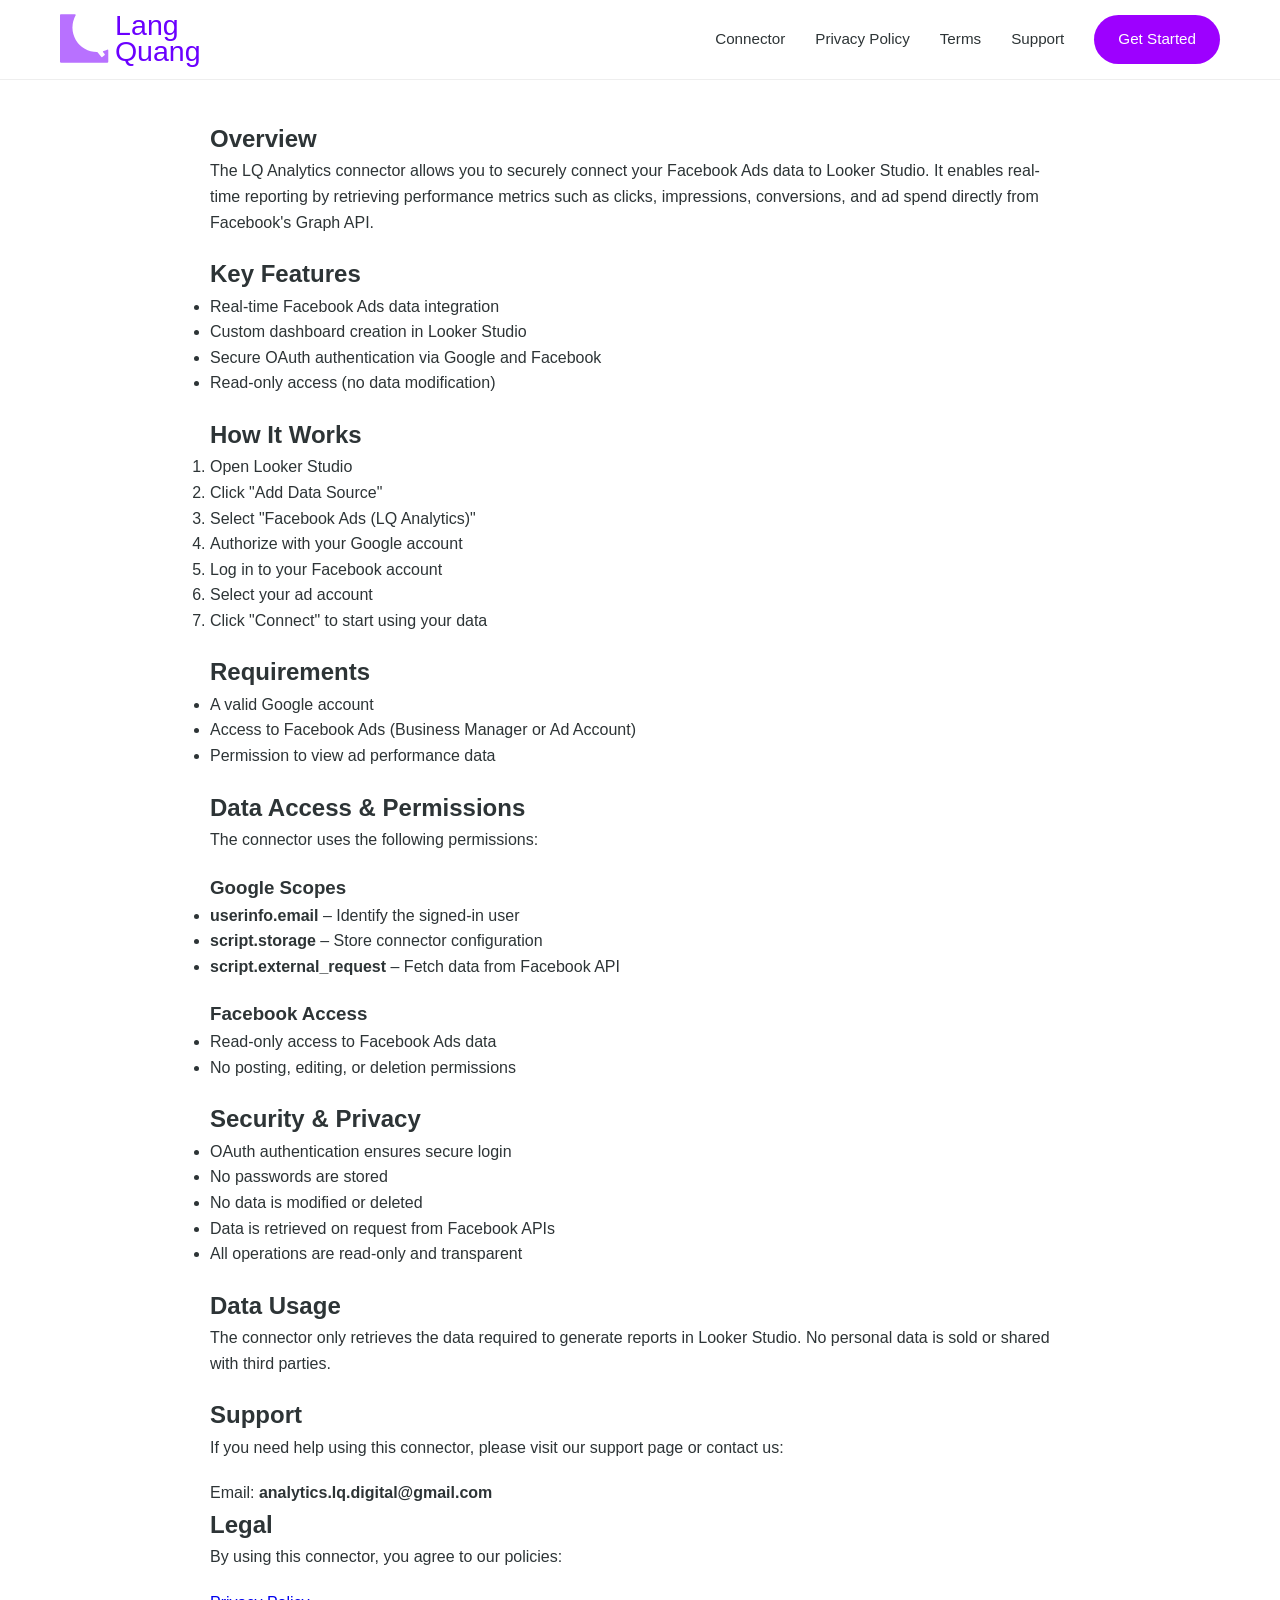
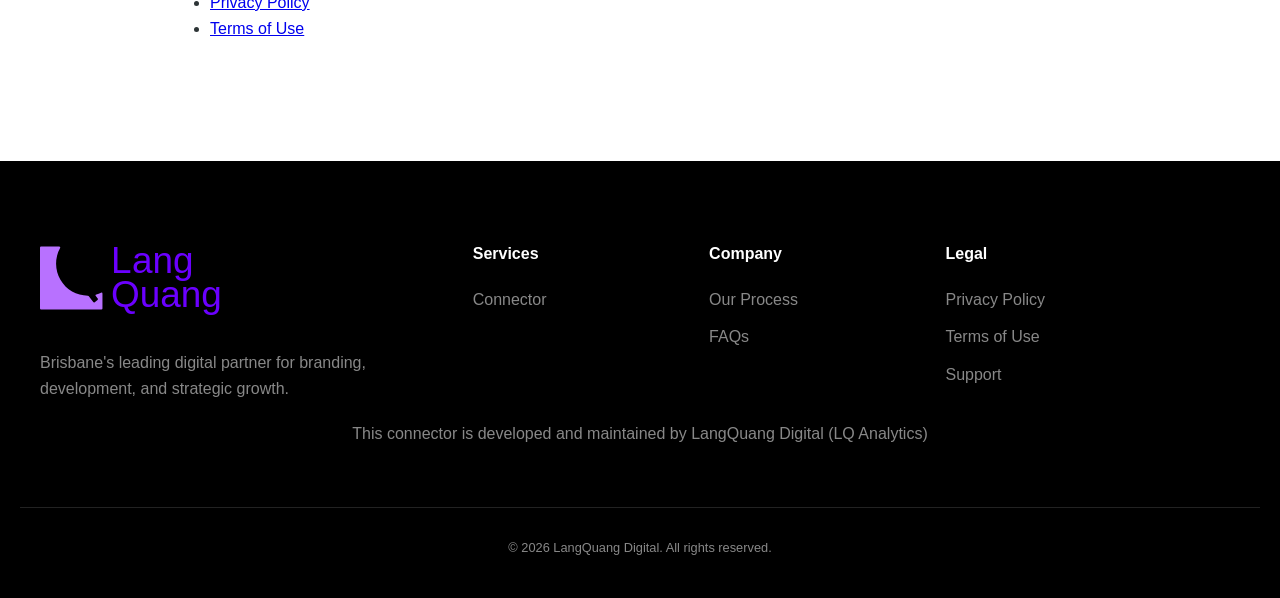
==== connector/index.html @ e8add7ad "Terms,Support and Contact Page Added" ====
<!DOCTYPE html>
<html lang="en">
<head>
  <meta charset="UTF-8" />
  <meta name="viewport" content="width=device-width, initial-scale=1.0"/>
  <title>Facebook Ads Connector | LQ Analytics</title>
  <link rel="stylesheet" href="/css/styles.css" />

</head>

<body >
  <nav>
        <div class="nav-container">
        <a href="/" class="logo">
          <img src="../image/logo (1).svg" alt="LQ Analytics Logo" height="100px" width="150px" />
        </a>

           <div class="nav-links">
          <a href="/connector/">Connector</a>
          <a href="/privacy-policy/">Privacy Policy</a>
          <a href="/terms/">Terms</a>
          <a href="/support/">Support</a>
          <a href="#contact" class="btn-cta">Get Started</a>
        </div>
      </div>
    </nav>


  <!-- MAIN -->
  <div style="max-width:900px; margin:100px auto; padding:20px;">

    <!-- INTRO -->
    <h2>Overview</h2>
    <p style="margin-bottom:20px">
      The LQ Analytics connector allows you to securely connect your Facebook Ads data to Looker Studio.
      It enables real-time reporting by retrieving performance metrics such as clicks, impressions,
      conversions, and ad spend directly from Facebook's Graph API.
    </p>

    <!-- FEATURES -->
    <h2>Key Features</h2>
    <ul style="margin-bottom:20px">
      <li>Real-time Facebook Ads data integration</li>
      <li>Custom dashboard creation in Looker Studio</li>
      <li>Secure OAuth authentication via Google and Facebook</li>
      <li>Read-only access (no data modification)</li>
    </ul>

    <!-- HOW IT WORKS -->
    <h2>How It Works</h2>
    <ol style="margin-bottom:20px">
      <li>Open Looker Studio</li>
      <li>Click "Add Data Source"</li>
      <li>Select "Facebook Ads (LQ Analytics)"</li>
      <li>Authorize with your Google account</li>
      <li>Log in to your Facebook account</li>
      <li>Select your ad account</li>
      <li>Click "Connect" to start using your data</li>
    </ol>

    <!-- REQUIREMENTS -->
    <h2>Requirements</h2>
    <ul style="margin-bottom:20px">
      <li>A valid Google account</li>
      <li>Access to Facebook Ads (Business Manager or Ad Account)</li>
      <li>Permission to view ad performance data</li>
    </ul>

    <!-- DATA ACCESS -->
    <h2>Data Access & Permissions</h2>
    <p style="margin-bottom:20px">The connector uses the following permissions:</p>

    <h3>Google Scopes</h3>
    <ul style="margin-bottom:20px">
      <li><strong>userinfo.email</strong> – Identify the signed-in user</li>
      <li><strong>script.storage</strong> – Store connector configuration</li>
      <li><strong>script.external_request</strong> – Fetch data from Facebook API</li>
    </ul>

    <h3>Facebook Access</h3>
    <ul style="margin-bottom:20px">
      <li>Read-only access to Facebook Ads data</li>
      <li>No posting, editing, or deletion permissions</li>
    </ul>

    <!-- SECURITY -->
    <h2>Security & Privacy</h2>
    <ul style="margin-bottom:20px">
      <li>OAuth authentication ensures secure login</li>
      <li>No passwords are stored</li>
      <li>No data is modified or deleted</li>
      <li>Data is retrieved on request from Facebook APIs</li>
      <li>All operations are read-only and transparent</li>
    </ul>

    <!-- DATA USAGE -->
    <h2>Data Usage</h2>
    <p style="margin-bottom:20px">
      The connector only retrieves the data required to generate reports in Looker Studio.
      No personal data is sold or shared with third parties.
    </p>

    <!-- SUPPORT -->
    <h2>Support</h2>
    <p style="margin-bottom:20px">
      If you need help using this connector, please visit our support page or contact us:
    </p>
    <p>
      Email: <strong>analytics.lq.digital@gmail.com</strong>
    </p>

    <!-- LEGAL -->
    <h2>Legal</h2>
    <p style="margin-bottom:20px">
      By using this connector, you agree to our policies:
    </p>
    <ul>
      <li><a href="https://lqanalytics.com/privacy-policy/">Privacy Policy</a></li>
      <li><a href="https://lqanalytics.com/terms/">Terms of Use</a></li>
    </ul>
  </div>

    <footer>

      <div class="footer-grid">
        <div>
          <div class="footer-logo">
            <img src="../image/logo (1).svg" alt="LQ Analytics Logo" />
          </div>
          <p>
            Brisbane's leading digital partner for branding, development, and
            strategic growth.
          </p>
        </div>
       <div class="footer-links">
          <h4>Services</h4>
          <ul>
            <li><a href="/connector/">Connector</a></li>
          </ul>
        </div>
        <div class="footer-links">
          <h4>Company</h4>
          <ul>
            <li><a onclick="scrollToSection('process')">Our Process</a></li>
            <li><a onclick="scrollToSection('faq')">FAQs</a></li>
          </ul>
        </div>
        <div class="footer-links">
          <h4>Legal</h4>
          <ul>
            <li><a href="/privacy-policy/">Privacy Policy</a></li>
            <li><a href="/terms/">Terms of Use</a></li>
            <li><a href="/support/">Support</a></li>
          </ul>
        </div>
      </div>
            <p style="text-align:center; margin-top:20px;">
This connector is developed and maintained by LangQuang Digital (LQ Analytics)</p>
      <div
        style="
          text-align: center;
          margin-top: 60px;
          padding-top: 30px;
          border-top: 1px solid #222;
          font-size: 0.8rem;
        "
      >
        © 2026 LangQuang Digital. All rights reserved.
      </div>
    </footer>


</body>
</html>
---- css/styles.css ----
:root {
        --primary: #9d00ff;
        --primary-dark: #7b00cc;
        --secondary: #1a1b1e;
        --text-main: #2d3436;
        --text-muted: #636e72;
        --bg-light: #f9f9f9;
        --white: #ffffff;
        --transition: all 0.3s ease;
      }

      * {
        margin: 0;
        padding: 0;
        box-sizing: border-box;
        font-family: "Inter", sans-serif;
      }

      html {
        scroll-behavior: smooth;
      }

      body {
        line-height: 1.6;
        color: var(--text-main);
        background-color: var(--white);
      }

      /* Navigation */
      nav {
        background: rgba(255, 255, 255, 0.95);
        backdrop-filter: blur(10px);
        height: 80px;
        display: flex;
        align-items: center;
        position: fixed;
        width: 100%;
        top: 0;
        z-index: 1000;
        border-bottom: 1px solid #eee;
      }

      .nav-container {
        width: 100%;
        max-width: 1200px;
        margin: 0 auto;
        padding: 0 20px;
        display: flex;
        justify-content: space-between;
        align-items: center;
      }

      .logo {
        font-weight: 800;
        font-size: 1.5rem;
        color: var(--primary);
        text-decoration: none;
        display: flex;
        align-items: center;
        gap: 10px;
        cursor: pointer;
      }

      .nav-links {
        display: flex;
        gap: 30px;
        align-items: center;
      }

      .nav-links a {
        text-decoration: none;
        color: var(--text-main);
        font-weight: 500;
        font-size: 0.95rem;
        transition: var(--transition);
      }

      .nav-links a:hover {
        color: var(--primary);
      }

      .btn-cta {
        background: var(--primary);
        color: white !important;
        padding: 12px 24px;
        border-radius: 50px;
        font-weight: 600;
        border: none;
        cursor: pointer;
        transition: var(--transition);
      }

      .btn-cta:hover {
        background: var(--primary-dark);
        transform: translateY(-2px);
        box-shadow: 0 5px 15px rgba(157, 0, 255, 0.3);
      }

      /* Section Toggling Logic */
      .page-view {
        display: block;
      }
      .page-view.hidden {
        display: none;
      }

      #privacy-view {
        /* display: none; */
        padding: 120px 20px 60px;
        max-width: 900px;
        margin: 0 auto;
      }


      /* Hero Section */
      .hero {
        padding: 180px 20px 100px;
        background: linear-gradient(135deg, #fdfcfb 0%, #e2d1f9 100%);
        text-align: center;
      }

      .hero h1 {
        font-size: clamp(2.5rem, 5vw, 4rem);
        line-height: 1.1;
        margin-bottom: 25px;
        background: linear-gradient(to right, #2d3436, #9d00ff);
        -webkit-background-clip: text;
        -webkit-text-fill-color: transparent;
      }

      .hero p {
        font-size: 1.2rem;
        color: var(--text-muted);
        max-width: 700px;
        margin: 0 auto 40px;
      }

      /* Sections General */
      section {
        padding: 100px 20px;
      }
      .container {
        max-width: 1200px;
        margin: 0 auto;
      }
      .section-header {
        text-align: center;
        margin-bottom: 60px;
      }
      .section-header h2 {
        font-size: 2.5rem;
        margin-bottom: 15px;
      }
      .section-header p {
        color: var(--text-muted);
        font-size: 1.1rem;
      }

      /* Privacy Typography */
      .privacy-content h1 {
        font-size: 2.5rem;
        margin-bottom: 20px;
      }
      .privacy-content h2 {
        font-size: 1.8rem;
        margin: 40px 0 15px;
        border-bottom: 1px solid #eee;
        padding-bottom: 10px;
      }
      .privacy-content h3 {
        font-size: 1.3rem;
        margin: 25px 0 10px;
      }
      .privacy-content p {
        margin-bottom: 15px;
        color: var(--text-muted);
      }
      .privacy-content ul {
        margin: 0 0 20px 20px;
        color: var(--text-muted);
      }
      .privacy-content li {
        margin-bottom: 8px;
      }

      /* Services Grid */
      .grid {
        display: grid;
        grid-template-columns: repeat(auto-fit, minmax(280px, 1fr));
        gap: 30px;
      }

      .card {
        background: var(--white);
        padding: 40px;
        border-radius: 20px;
        border: 1px solid #f0f0f0;
        transition: var(--transition);
      }

      .card:hover {
        border-color: var(--primary);
        transform: translateY(-10px);
        box-shadow: 0 20px 40px rgba(0, 0, 0, 0.05);
      }

      .card .icon {
        font-size: 2.5rem;
        margin-bottom: 20px;
        display: block;
      }

      .card h3 {
        margin-bottom: 15px;
        font-size: 1.5rem;
      }
      .card p {
        color: var(--text-muted);
      }

      /* Process Section */
      .process-bg {
        background-color: var(--bg-light);
      }
      .process-steps {
        display: flex;
        justify-content: space-between;
        gap: 20px;
        flex-wrap: wrap;
      }
      .step {
        flex: 1;
        min-width: 200px;
        text-align: center;
        position: relative;
      }
      .step-number {
        width: 50px;
        height: 50px;
        background: var(--primary);
        color: white;
        border-radius: 50%;
        display: flex;
        align-items: center;
        justify-content: center;
        margin: 0 auto 20px;
        font-weight: 700;
      }

      /* FAQ Section */
      .faq-item {
        margin-bottom: 15px;
        border-bottom: 1px solid #eee;
      }
      .faq-question {
        padding: 20px 0;
        cursor: pointer;
        display: flex;
        justify-content: space-between;
        align-items: center;
        font-weight: 600;
      }
      .faq-answer {
        padding: 0 0 20px;
        color: var(--text-muted);
        display: none;
      }

      /* Contact Form */
      .contact-flex {
        display: grid;
        grid-template-columns: 1fr 1fr;
        gap: 80px;
        background: var(--secondary);
        color: white;
        padding: 80px;
        border-radius: 30px;
      }
      .contact-form input,
      .contact-form textarea {
        width: 100%;
        padding: 15px;
        margin-bottom: 20px;
        border-radius: 10px;
        border: none;
        background: rgba(255, 255, 255, 0.1);
        color: white;
      }

      /* Footer */
      footer {
        background: #000;
        color: #888;
        padding: 80px 20px 40px;
      }
      .footer-grid {
        display: grid;
        grid-template-columns: 2fr 1fr 1fr 1.5fr;
        gap: 40px;
        max-width: 1200px;
        margin: 0 auto;
      }
      .footer-logo {
        color: white;
        font-weight: 800;
        font-size: 1.5rem;
        margin-bottom: 20px;
      }
      .footer-links h4 {
        color: white;
        margin-bottom: 20px;
      }
      .footer-links ul {
        list-style: none;
      }
      .footer-links li {
        margin-bottom: 12px;
      }
      .footer-links a {
        color: #888;
        text-decoration: none;
        cursor: pointer;
        transition: 0.3s;
      }
      .footer-links a:hover {
        color: var(--primary);
      }

      @media (max-width: 992px) {
        .contact-flex {
          grid-template-columns: 1fr;
          padding: 40px;
        }
        .footer-grid {
          grid-template-columns: 1fr 1fr;
        }
      }
      .contact-card {
    padding: 3rem 2rem;
    border-radius: 24px;
    width: full;
    text-align: left;
}

.logo-circle {
    width: 60px;
    height: 60px;
    background: #3b82f6;
    border-radius: 50%;
    display: flex;
    align-items: center;
    justify-content: center;
    margin: 0 auto 1rem;
    font-weight: bold;
    font-size: 1.2rem;
    box-shadow: 0 0 20px rgba(59, 130, 246, 0.4);
}

h1 { margin: 0; font-size: 1.8rem; }
.header p { color: #94a3b8; margin-top: 0.5rem; }

.info-section {
    margin: 2.5rem 0;
    text-align: left;
}

.label {
    display: block;
    font-size: 0.75rem;
    text-transform: uppercase;
    letter-spacing: 0.05em;
    color: #64748b;
    margin-bottom: 0.5rem;
}

.copy-box {
    background: rgba(0, 0, 0, 0.2);
    padding: 0.75rem 1rem;
    border-radius: 12px;
    display: flex;
    justify-content: space-between;
    align-items: center;
    font-family: monospace;
    font-size: 0.9rem;
    border: 1px solid rgba(255, 255, 255, 0.05);
}

#copyBtn {
    background: transparent;
    border: 1px solid #3b82f6;
    color: #3b82f6;
    padding: 4px 10px;
    border-radius: 6px;
    cursor: pointer;
    font-size: 0.7rem;
    text-transform: uppercase;
}

#copyBtn:hover {
    background: #3b82f6;
    color: white;
}

.main-button {
    display: block;
    background: #3b82f6;
    color: white;
    text-decoration: none;
    padding: 1rem;
    border-radius: 12px;
    font-weight: 600;
}

.main-button:hover {
    background: #2563eb;
    transform: translateY(-2px);
    box-shadow: 0 10px 15px -3px rgba(59, 130, 246, 0.3);
}

.footer p {
    font-size: 0.8rem;
    color: #475569;
    margin-top: 2rem;
}
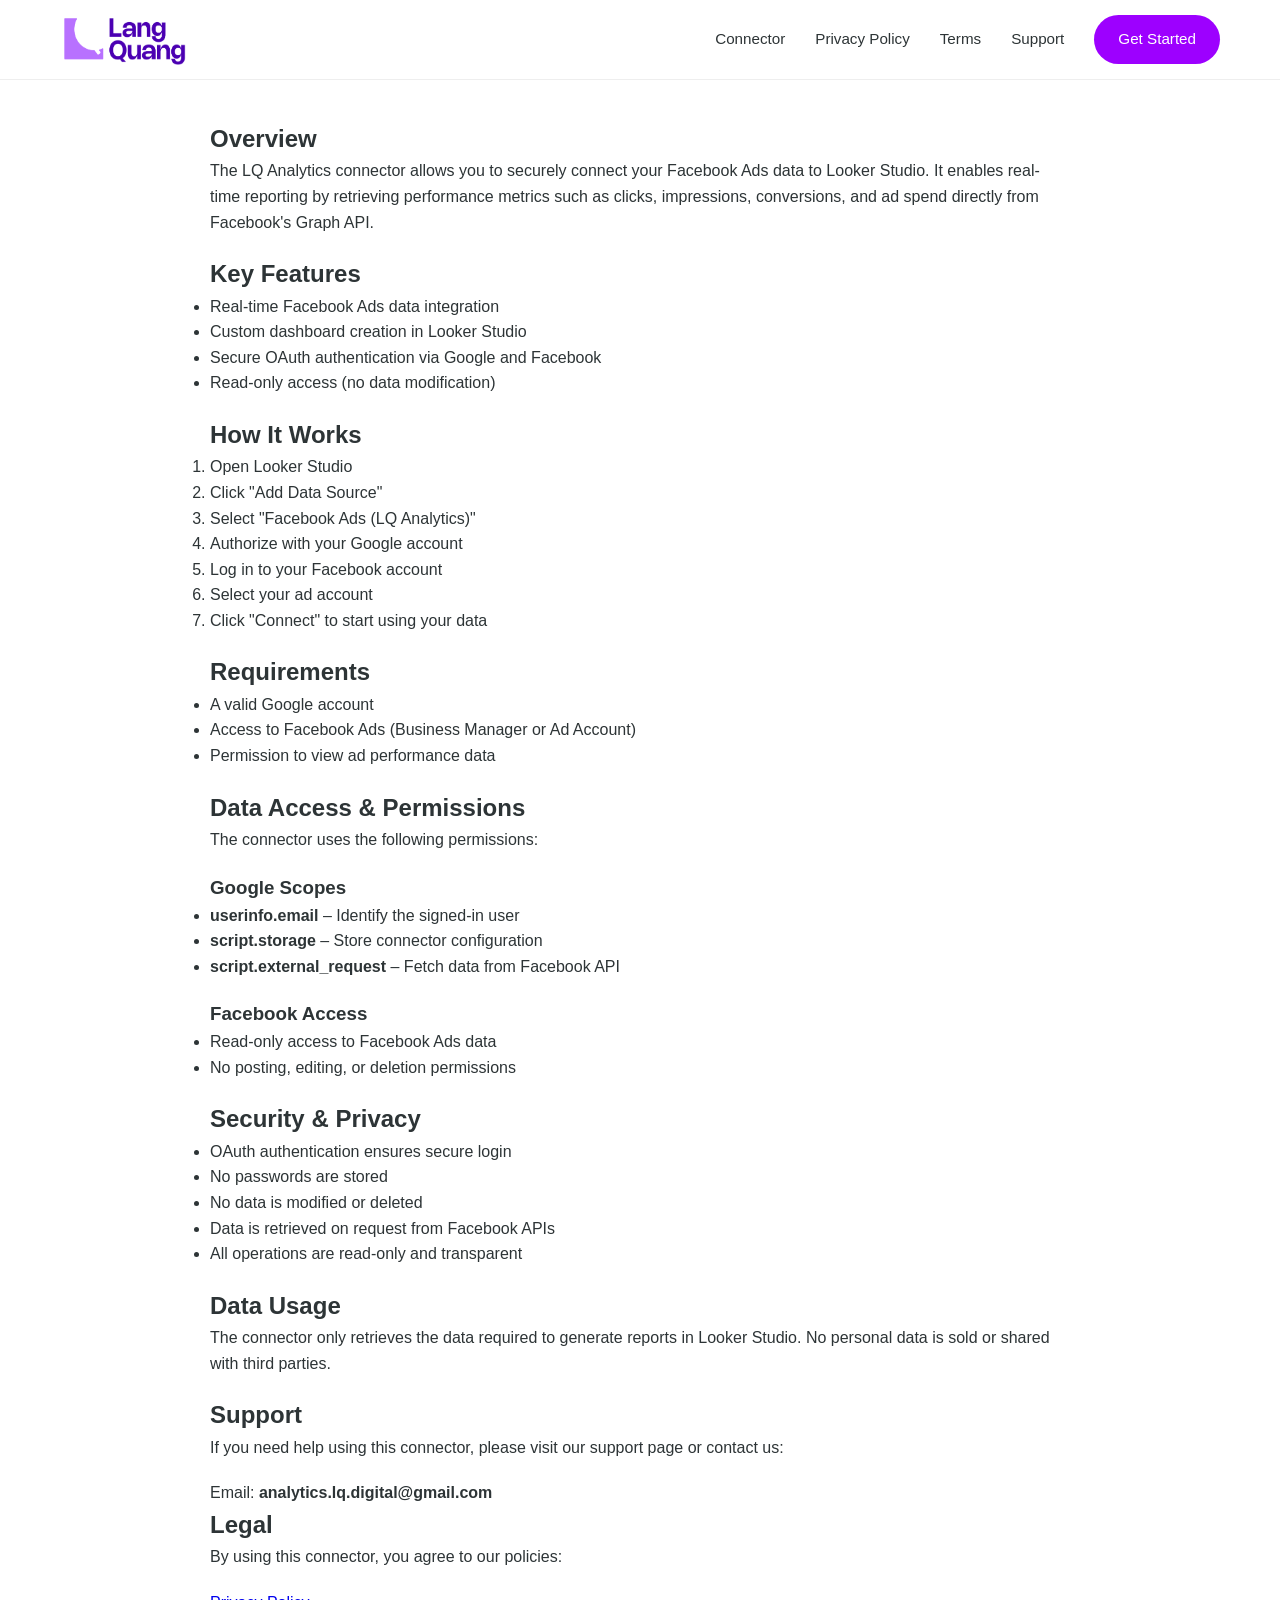
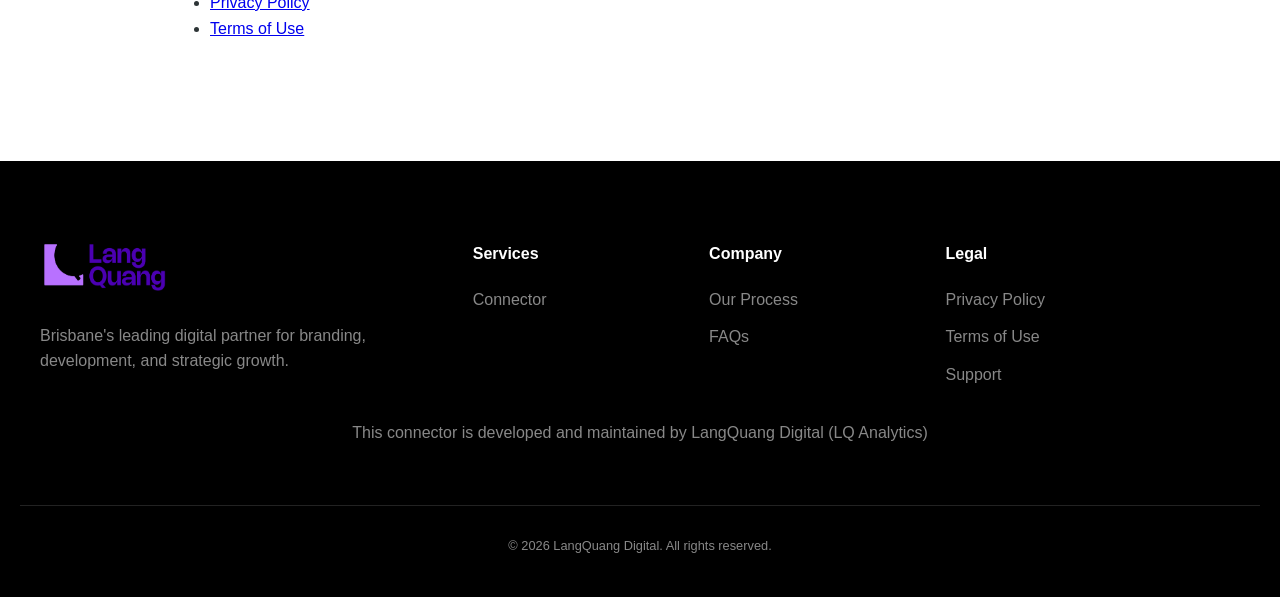
==== commit fd5e1292: "Fix: Header and Footer Logo" ====
--- a/connector/index.html
+++ b/connector/index.html
@@ -12,7 +12,8 @@
   <nav>
         <div class="nav-container">
         <a href="/" class="logo">
-          <img src="../image/logo (1).svg" alt="LQ Analytics Logo" height="100px" width="150px" />
+          <img src="../image/langquang.png" alt="LQ Analytics Logo"             height="50px"
+            width="130px"/>
         </a>
 
            <div class="nav-links">
@@ -125,7 +126,8 @@
       <div class="footer-grid">
         <div>
           <div class="footer-logo">
-            <img src="../image/logo (1).svg" alt="LQ Analytics Logo" />
+            <img src="../image/langquang.png" alt="LQ Analytics Logo"             height="50px"
+            width="130px" />
           </div>
           <p>
             Brisbane's leading digital partner for branding, development, and
